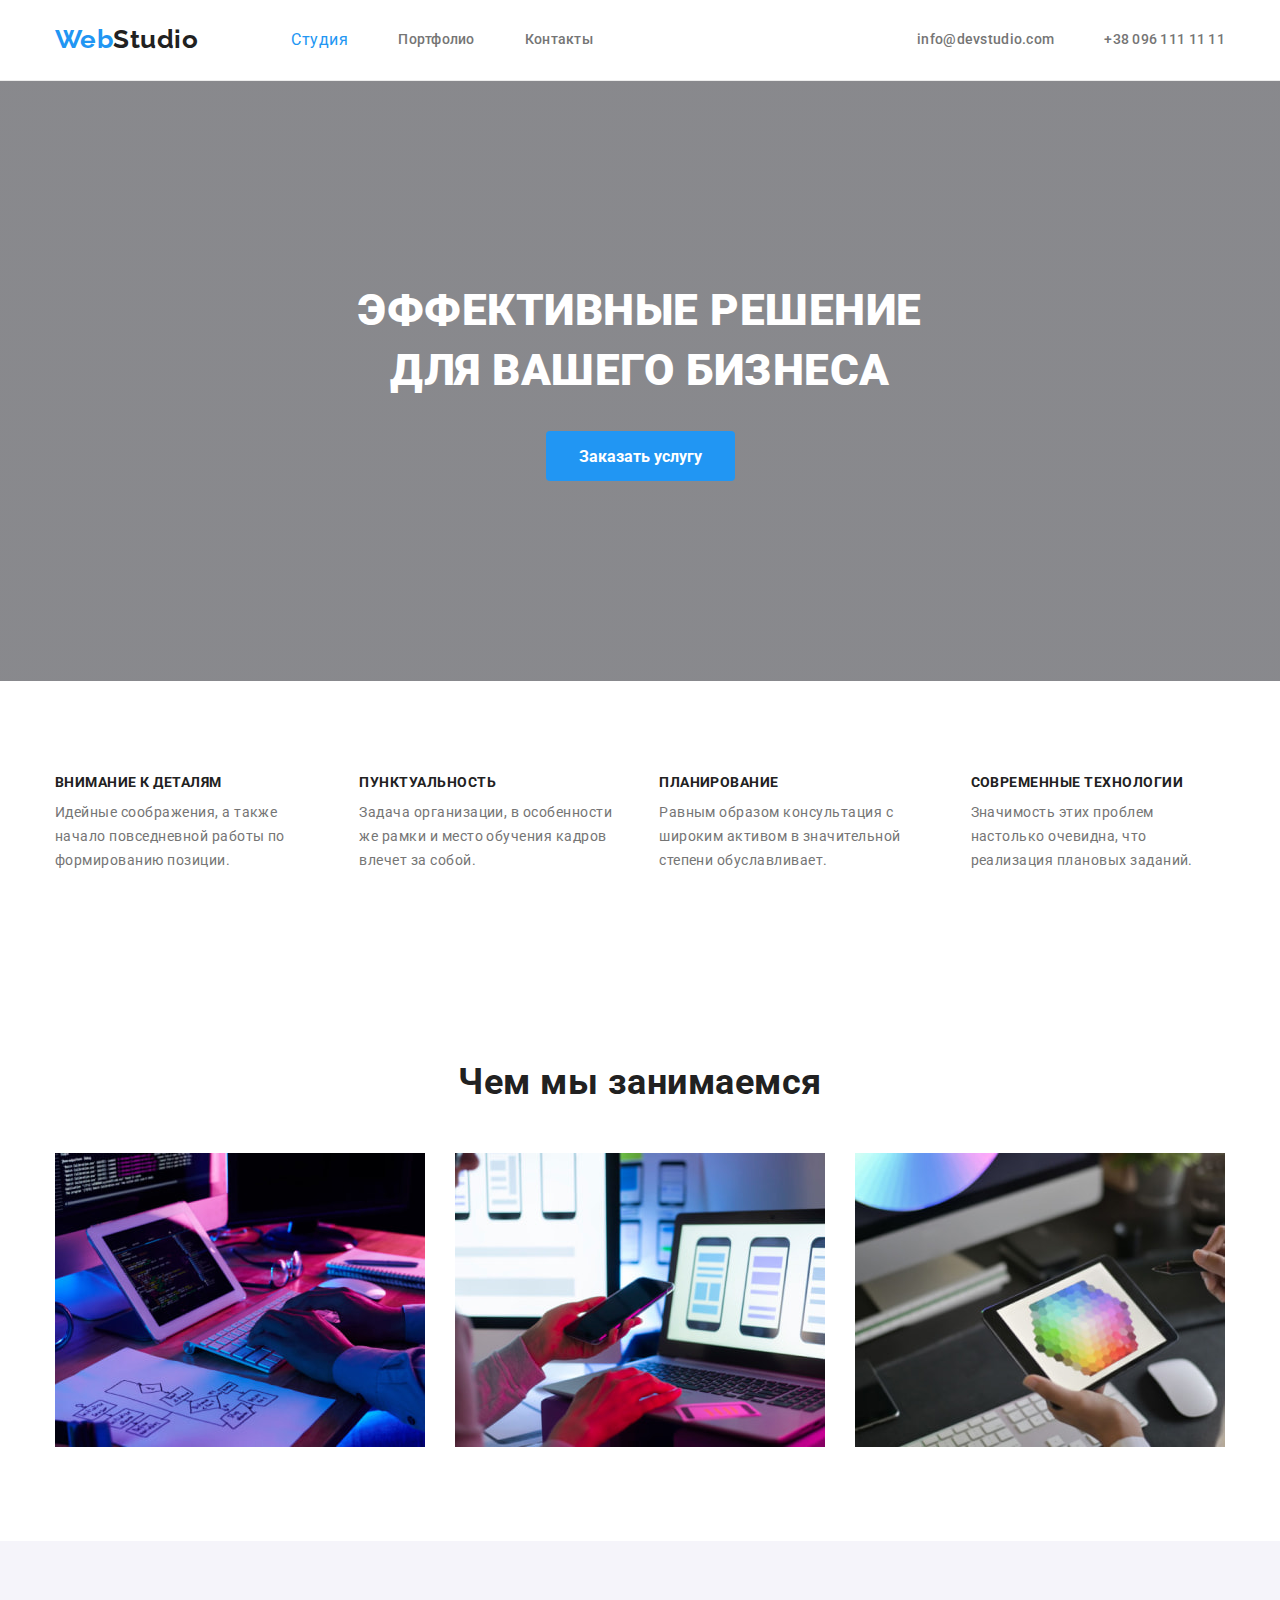
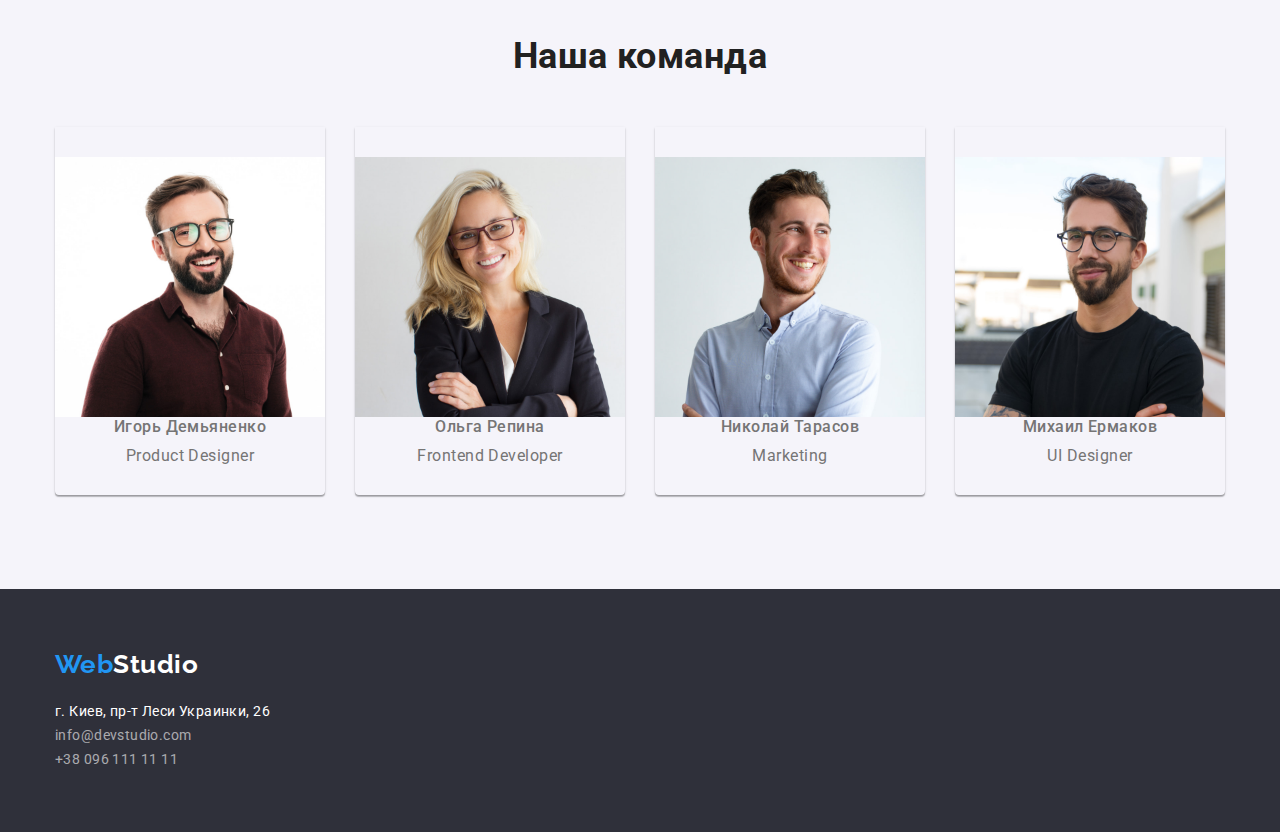
==== index.html @ bef168d3 "Initial commit" ====
<!DOCTYPE html>
<html lang="ru">
<head>
    <meta charset="UTF-8">
    <meta http-equiv="X-UA-Compatible" content="IE=edge">
    <meta name="viewport" content="width=device-width, initial-scale=1.0">
    <title>Homework-1</title>
    <link rel="preconnect" href="https://fonts.googleapis.com">
<link rel="preconnect" href="https://fonts.gstatic.com" crossorigin>
<link href="https://fonts.googleapis.com/css2?family=Raleway:wght@700&family=Roboto:wght@400;500;700;900&display=swap" rel="stylesheet">
<link rel="stylesheet" href="https://cdnjs.cloudflare.com/ajax/libs/modern-normalize/1.1.0/modern-normalize.min.css">   
<link rel="stylesheet" href="./css/styles.css">
</head>
<body>
    <!--Header of website-->
    <header class="header">
        <div class="container nav">
        <nav class="navigation">
            <a class="logo-link" lang="en" href="./index.html">Web<span class="logo-accent">Studio</span></a>
            <ul class="header-list">
                <li class="header-item"><a class="header-studio-link-accent" href="#">Студия</a> </li>
                <li class="header-item"><a class="header-portfolio-link" href="./portfolio.html">Портфолио</a> </li>
                <li class="header-item"><a class="header-contacts-link" href="#">Контакты</a> </li>
            </ul>
            </nav>
        <ul class="header-contacts-list">
            <li class="header-contacts-item"><a class="header-mail" href="mailto:info@devstudio.com">info@devstudio.com</a></li>
            
            <li class="header-contacts-item"><a class="header-tel" href="tel:380961111111">+38 096 111 11 11</a></li>
        </ul> 
        </div>
    </header>
    <!--Main content(Hero)-->
    <main class="hero">
    <section class="overlay">
        <div class="container">
        <h1 class="hero-title">ЭФФЕКТИВНЫЕ РЕШЕНИЕ <br>ДЛЯ ВАШЕГО БИЗНЕСА</h1>
        <button class="hero-button" type="button">Заказать услугу</button>
        </div>
    </section>
    <section class="section">
        <div class="container">
    <h2 class="visually-hidden">Особенности</h2>
    <ul class="features-list">
        <li class="features-item">
            <h3 class="features-title">Внимание к деталям</h3>
            <p class="features-text">Идейные соображения, а также начало повседневной работы по формированию позиции.</p>
            </li>
            <li class="features-item"><h3 class="features-title">Пунктуальность</h3>
            <p class="features-text">Задача организации, в особенности же рамки и место обучения кадров влечет за собой.</p>
            </li>
            <li class="features-item"><h3 class="features-title">Планирование</h3>
            <p class="features-text">Равным образом консультация с широким активом в значительной степени обуславливает.</p>
            </li>
            <li class="features-item"><h3 class="features-title">Современные технологии</h3>
            <p class="features-text">Значимость этих проблем настолько очевидна, что реализация плановых заданий.</p>
        </li>
    </div>
    </ul>
    </section>  
    <section class="section section-work">
        <div class="container">
        <h2 class="section-title">Чем мы занимаемся</h2>
        <ul class="works-list">
            <li class="works-item"><img class="works-img" src="./images/img/img-1-1.jpg" alt="набор текста" width="370" height="294"></li>
            <li class="works-item"><img class="works-img" src="./images/img/img-2-2.jpg" alt="разработка мобильного приложения" width="370" height="294"></li>
            <li class="works-item"><img class="works-img" src="./images/img/img-3-3.jpg" alt="изучаем цветовую гамму на планшете" width="370" height="294"></li>
        </ul>
        </div>
    </section>
    <section class="section section-team">
        <div class="container">
        <h2 class="section-title">Наша команда</h2>
        <ul class="team-list">
            <li class="team-item"><img class="" src="./images/img/our team/member-ihor.jpg" alt="дизайнер" width="270">
                <div class="initials"><h3 class="team-member">Игорь Демьяненко</h3><p class="team-job" lang="en">Product Designer</p></div></li>
            <li class="team-item"><img class="" src="./images/img/our team/member-olha.jpg" alt="разработчик" width="270"><div class="initials"><h3 class="team-member">Ольга Репина</h3><p class="team-job" lang="en">Frontend Developer</p></div></li>
            <li class="team-item"><img class="" src="./images/img/our team/member-nikolai.jpg" alt="маркетолог" width="270"><div class="initials"><h3 class="team-member">Николай Тарасов</h3><p class="team-job" lang="en">Marketing</p></div></li>
            <li class="team-item"><img class="" src="./images/img/our team/member-mikhail.jpg" alt="графический дизайнер" width="270"><div class="initials"><h3 class="team-member">Михаил Ермаков</h3><p class="team-job" lang="en">UI Designer</p></div></li>
        </ul>
        </div>
    </section>
    </main>
    <!--Footer of website-->
    <footer class="footer">
        <div class="container">
            <div class="footer-contacts">
            <a class="footer-logo-link" lang="en" href="./index.html">Web<span class="logo-color">Studio</span></a>
        <address class="footer-address">
                <ul class="footer-list">
                    <li class="footer-item"><a class="footer-address" href="https://www.google.com.ua/maps/place/%D0%B1%D1%83%D0%BB.+%D0%9B%D0%B5%D1%81%D0%B8+%D0%A3%D0%BA%D1%80%D0%B0%D0%B8%D0%BD%D0%BA%D0%B8,+26,+%D0%9A%D0%B8%D0%B5%D0%B2,+02000/@50.4265336,30.5391,18.04z/data=!4m5!3m4!1s0x40d4cf0e033ecbe9:0x57a4dffefec77da0!8m2!3d50.4265807!4d30.5383858?hl=ru"
                ></a>г. Киев, пр-т Леси Украинки, 26</li>
                    <li class="footer-item"><a class="footer-mail" href="mailto:info@devstudio.com">info@devstudio.com</a></li>
                    <li class="footer-item"><a class="footer-tel" href="tel:380961111111">+38 096 111 11 11</a></li>
                </ul>
            </div>
        </address>
        </div>
    </footer>
</body>
</html>
---- css/styles.css ----
html {
  box-sizing: border-box;
}
*,
*::before,
*::after {
  box-sizing: inherit;
}

:root {
  --main-text-color: #757575;
  --title-color: #212121;
  --hero-color: #ffffff;
  --accent-color: #2196f3;
  --border-color: #ececec;
  --footer-color: #2f303a;
}

/* Tag's selectors */

img {
  display: block;
  max-width: 100%;
  height: auto;
}
a {
  text-decoration-line: none;
}
ul {
  list-style: none;
  padding-left: 0;
}
h1,
h2,
h3,
p,
ul {
  margin-top: 0;
  margin-bottom: 0;
}

body {
  margin: 0;
  font-family: 'Roboto', sans-serif;
  font-style: normal;
  font-weight: 400;
  color: var(--title-color);
  letter-spacing: 0.03em;
}

/* Main container */

.container {
  width: 1200px;
  padding-left: 15px;
  padding-right: 15px;
  margin-left: auto;
  margin-right: auto;
}

/* Header page */
.header {
  border-bottom: 1px solid #ececec;
}
.navigation,
.logo-link,
.header-list,
.header-contacts-list {
  display: flex;
  align-items: center;
}
.nav {
  display: flex;
}
.header-list .header-item,
.header-contacts-list .header-contacts-item {
  margin-right: 50px;
}
.header-list .header-item:last-child {
  margin-right: 0;
}

.header-contacts-list .header-contacts-item:last-child {
  margin-right: 0;
}

.header-contacts-list {
  margin-left: auto;
}

.logo-link {
  margin-right: 93px;
  padding-top: 24px;
  padding-bottom: 25px;
}
.logo-link,
.footer-logo-link {
  font-family: 'Raleway';
  font-style: normal;
  font-weight: 700;
  font-size: 26px;
  line-height: 1.19;
  color: var(--accent-color);
}
.logo-accent,
.logo-color {
  color: var(--title-color);
}
.header-studio-link,
.header-portfolio-link,
.header-contacts-link,
.header-mail,
.header-tel {
  display: flex;
  padding-top: 32px;
  padding-bottom: 32px;
  font-weight: 500;
  font-size: 14px;
  line-height: 1.14;
  letter-spacing: 0.02em;
  color: var(--main-text-color);
}
/* .header-studio-link {
  margin-right: 50px;
}
.header-portfolio-link {
  margin-right: 50px;
  color: var(--title-color);
}
.header-contacts-link {
  margin-right: 331px;
  color: var(--title-color);
} */

/* .header-list .header-item,
.header-contacts-list .header-contacts-item:last-child {
  margin-right: 0;
} */
.header-list .header-item:last-child {
  margin-left: auto;
}
.header-studio-link:hover,
.header-studio-link:focus {
  color: var(--accent-color);
}
.header-studio-link-accent {
  color: var(--accent-color);
}
.header-portfolio-link:hover {
  color: var(--accent-color);
}
.header-portfolio-link:focus {
  color: var(--accent-color);
}
.header-contacts-link:hover {
  color: var(--accent-color);
}
.header-contacts-link:focus {
  color: var(--accent-color);
}
.header-mail:hover,
.header-mail:focus {
  color: var(--accent-color);
}
.header-tel:hover,
.header-tel:focus {
  color: var(--accent-color);
}
/* Hero section */
.overlay {
  text-align: center;
  padding-top: 200px;
  padding-bottom: 200px;
  background-color: #c4c4c4;
  min-height: 600px;
  max-width: 1600px;
  background-position: center;
  background-size: cover;
  background-repeat: no-repeat;
  margin-right: auto;
  margin-left: auto;
  background-image: linear-gradient(to right, rgba(47, 48, 58, 0.4), rgba(47, 48, 58, 0.4)),
    url(../images/img/overlay/imgoverlay.jpg);
}
.hero-section {
  text-align: center;
  padding-top: 200px;
  padding-bottom: 200px;
  letter-spacing: 0.06em;
  color: var(--hero-color);
  background-color: #2f303a;
}
.hero-title {
  margin-bottom: 30px;
  font-weight: 900;
  font-size: 44px;
  line-height: 1.36;
  text-transform: uppercase;
  color: var(--hero-color);
}
.hero-button {
  border-radius: 4px;
  height: 50px;
  padding: 10px 32px;
  border: 1px solid transparent;
  font-weight: 700;
  font-size: 16px;
  line-height: 1.88;
  cursor: pointer;
  background-color: var(--accent-color);
  color: var(--hero-color);
}

/* Features section */

.section-title-hidden {
  visibility: hidden;
}
.section {
  padding-top: 94px;
  padding-bottom: 94px;
}
.features-list {
  display: flex;
}
.features-title {
  margin-bottom: 10px;
  text-transform: uppercase;
  font-weight: 700;
  font-size: 14px;
  line-height: 1.14;
}
.features-text {
  text-align: left;
  vertical-align: top;
  color: var(--main-text-color);
  font-size: 14px;
  line-height: 1.71;
}
.features-item {
  margin-right: 30px;
  margin-left: auto;
  justify-content: space-between;
}
.features-item:last-child {
  margin-right: 0;
}
/* Section works */
.section-works {
  padding-top: 0;
}
.section-title {
  text-align: center;
  margin-bottom: 50px;
  font-weight: 700;
  font-size: 36px;
  line-height: 1.17;
}
.works-list {
  display: flex;
}
.works-item {
  margin-right: 30px;
}
.works-item:last-child {
  margin-right: 0;
}
/* Team Section */

.section-team {
  background-color: #f5f4fa;
  padding-bottom: 0;
}
.team-list {
  display: flex;
}
.team-member {
  margin-bottom: 10px;
  color: var(--title-color);
  font-weight: 500;
}
.team-member,
.team-job {
  text-align: center;
  font-size: 16px;
  line-height: 1.19;
  color: var(--main-text-color);
}
.team-item {
  margin-right: 30px;
  padding-top: 30px;
  padding-bottom: 30px;
  box-shadow: 0px 1px 3px rgba(0, 0, 0, 0.12), 0px 1px 1px rgba(0, 0, 0, 0.14),
    0px 2px 1px rgba(0, 0, 0, 0.2);
  border-radius: 0px 0px 4px 4px;
  margin-bottom: 94px;
}
.team-item:last-child {
  margin-right: 0;
}

/* Footer studio */

.footer {
  padding-top: 60px;
  padding-bottom: 60px;
  background-color: var(--footer-color);
}
.logo-color {
  color: var(--hero-color);
}
.footer-address {
  font-style: normal;
  margin-top: 20px;
  font-weight: 400;
  font-size: 14px;
  line-height: 1.71;
  letter-spacing: 0.03em;
  color: var(--hero-color);
}
.footer-mail {
  margin-top: 9px;
  font-size: 14px;
  line-height: 1.71;
  letter-spacing: 0.03em;
  color: rgba(255, 255, 255, 0.6);
}
.footer-tel {
  margin-top: 9px;
  font-size: 14px;
  line-height: 1.71;
  letter-spacing: 0.03em;
  color: rgba(255, 255, 255, 0.6);
}

/* PORTFOLIO */

.header-portfolio-link-accent {
  color: var(--accent-color);
}
.visually-hidden {
  position: absolute;
  width: 1px;
  height: 1px;
  margin: -1px;
  border: 0;
  padding: 0;
  clip: rect(0 0 0 0);
  overflow: hidden;
  white-space: nowrap;
  clip-path: inset(50%);
  visibility: hidden;
}
.portfolio-list-buttons {
  display: flex;
  justify-content: center;
}
.filter-item {
  margin-right: 8px;
}
.filter-item:last-child {
  margin-right: 0;
}
.filter-button {
  display: flex;
  justify-content: center;
  align-items: center;
  border-radius: 4px;
  padding: 6px 22px;
  background-color: #f5f4fa;
  border: rgba(0, 0, 0, 0.25);
  font-family: inherit;
  font-weight: 500;
  font-size: 16px;
  line-height: 1.63;
  cursor: pointer;
  letter-spacing: 0.03em;
  color: var(--title-color);
}
.accent-filter-button {
  display: flex;
  align-items: center;
  border-radius: 4px;
  padding: 6px 22px;
  color: var(--hero-color);
  border: rgba(0, 0, 0, 0.25);
  font-family: inherit;
  font-weight: 500;
  font-size: 16px;
  line-height: 1.63;
  cursor: pointer;
  letter-spacing: 0.03em;
  background-color: #2196f3;
}
.filter-button:hover,
.filter-button:focus {
  color: var(--hero color);
  background-color: var(--accent-color);
}
.portfolio-container {
  display: flex;
}

.portfolio {
  margin-top: 50px;
  display: flex;
  flex-wrap: wrap;
}
.portfolio-item {
  width: 370px;
  margin: 0 30px 30px auto;
  background-color: var(--hero-color);
}
.portfolio-item:nth-child(3n) {
  margin-right: 0;
}
.portfolio-item:nth-child(n + 7) {
  margin-bottom: 0;
  margin-left: 0;
}
.port-title {
  padding: 20px 24px;
  border-bottom-left-radius: 4px;
  border-bottom-right-radius: 4px;
  border-left: 1px solid #eeeeee;
  border-right: 1px solid #eeeeee;
  border-bottom: 1px solid #eeeeee;
}
.portfolio-title {
  font-weight: 700;
  font-size: 18px;
  line-height: 2;
  letter-spacing: 0.06em;
  color: var(--title-color);
}
.porfolio-title {
  margin-bottom: 4px;
}
.portfolio-text {
  font-size: 16px;
  line-height: 1.88;
  letter-spacing: 0.03em;
  color: var(--main-text-color);
}
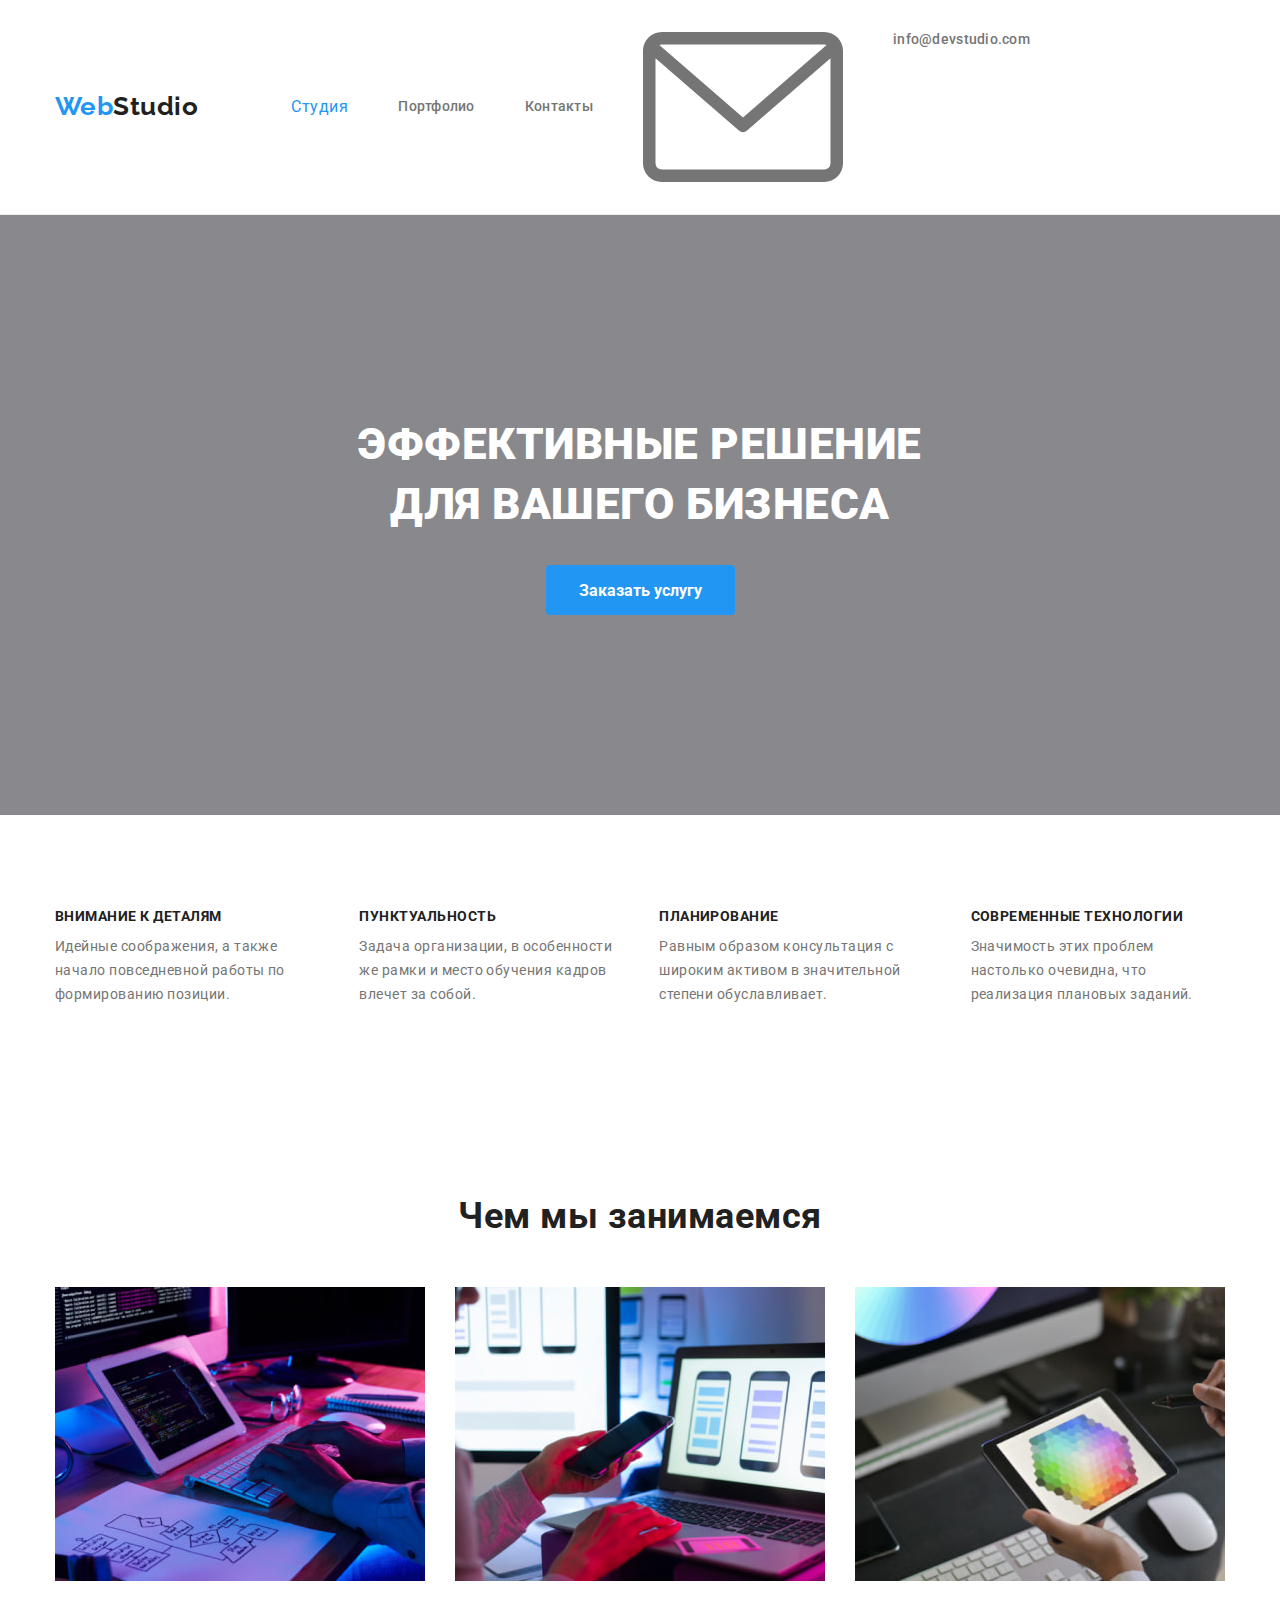
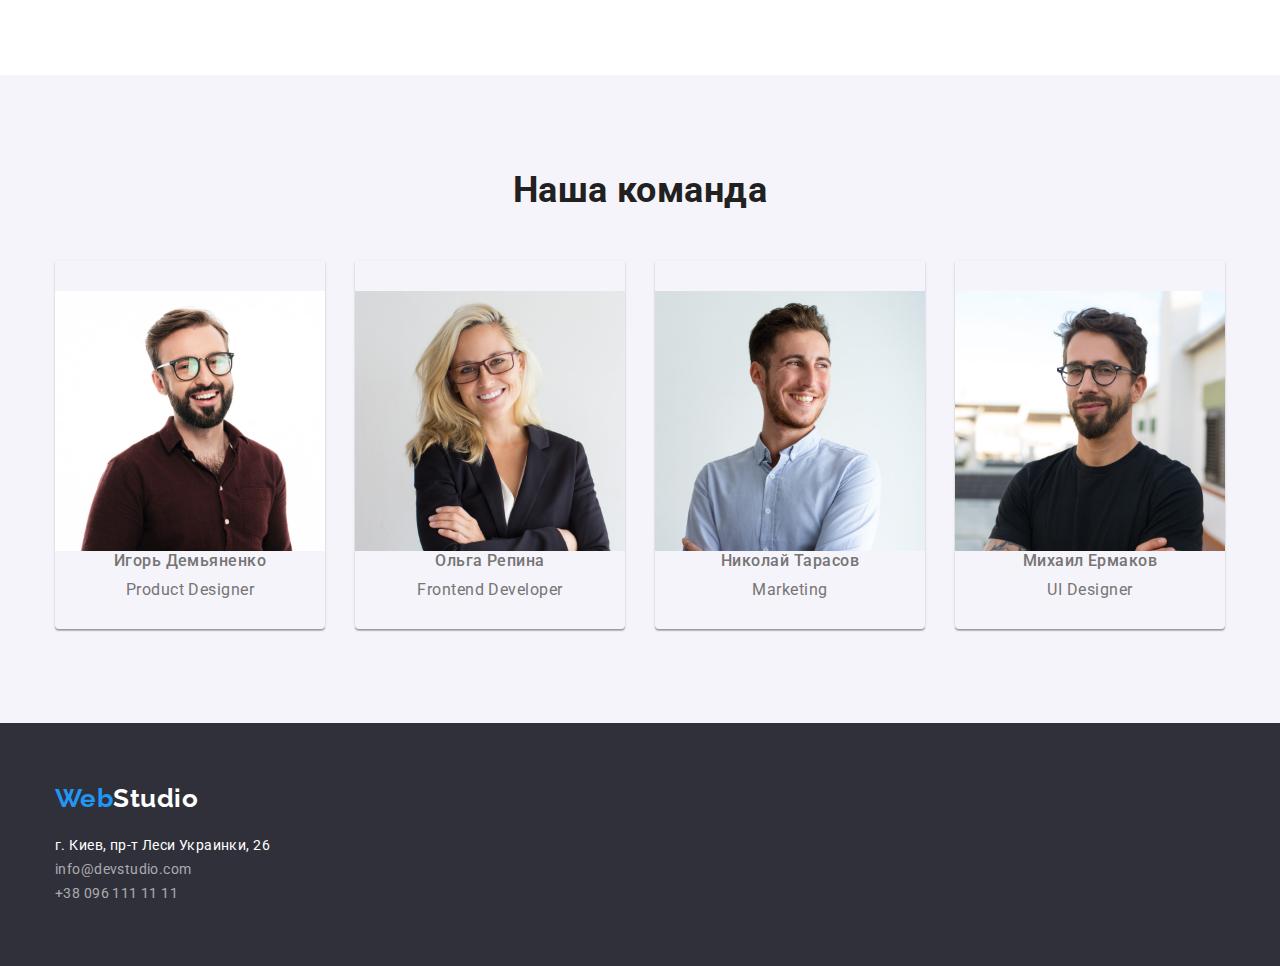
==== commit 5a03993a: "add icons" ====
--- a/index.html
+++ b/index.html
@@ -24,9 +24,15 @@
             </ul>
             </nav>
         <ul class="header-contacts-list">
-            <li class="header-contacts-item"><a class="header-mail" href="mailto:info@devstudio.com">info@devstudio.com</a></li>
+            <li class="header-contacts-item"><a class="header-mail" href="mailto:info@devstudio.com">
+                <svg class="contacts">
+                    <use href="./images/img/icons/envelope.svg"></use>
+                </svg>info@devstudio.com</a></li>
             
-            <li class="header-contacts-item"><a class="header-tel" href="tel:380961111111">+38 096 111 11 11</a></li>
+            <li class="header-contacts-item"><a class="header-tel" href="tel:380961111111">
+                <svg>
+                    <use href="./images/img/icons/phone.svg"></use>
+                </svg>+38 096 111 11 11</a></li>
         </ul> 
         </div>
     </header>
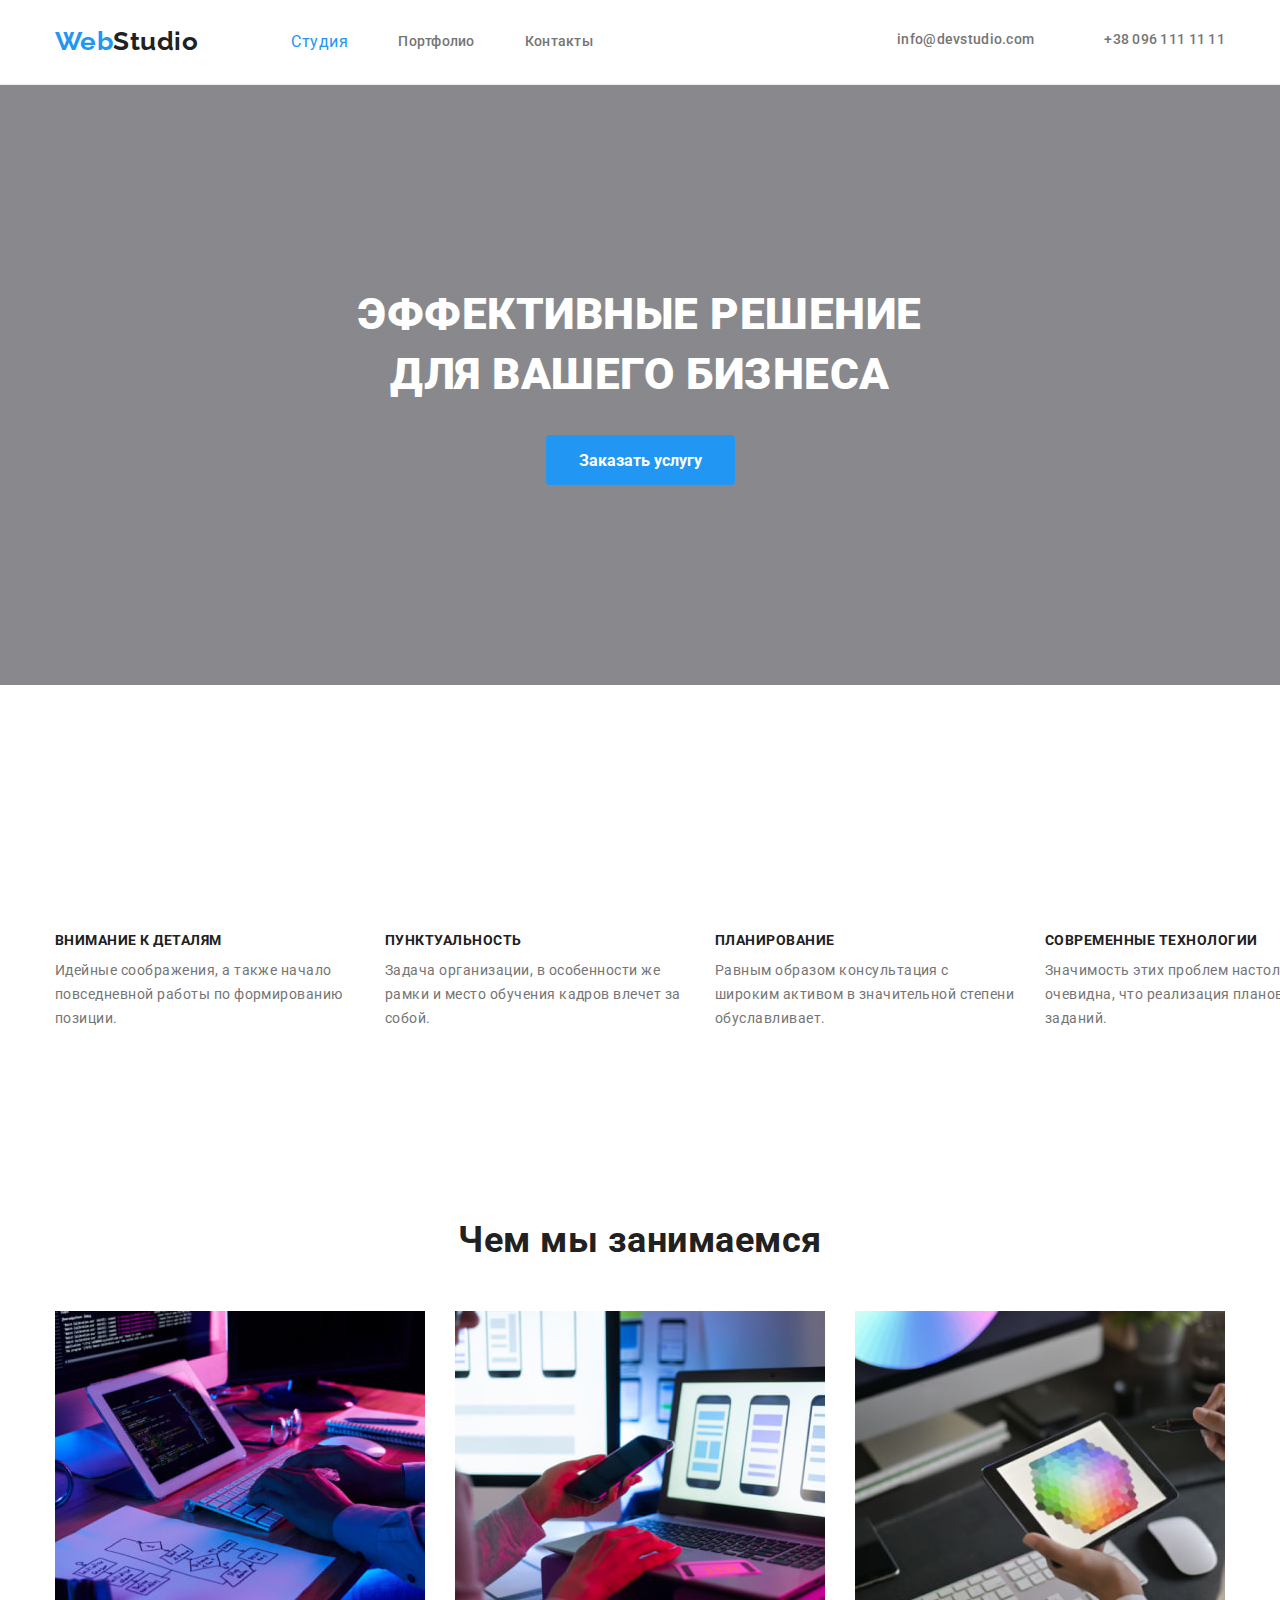
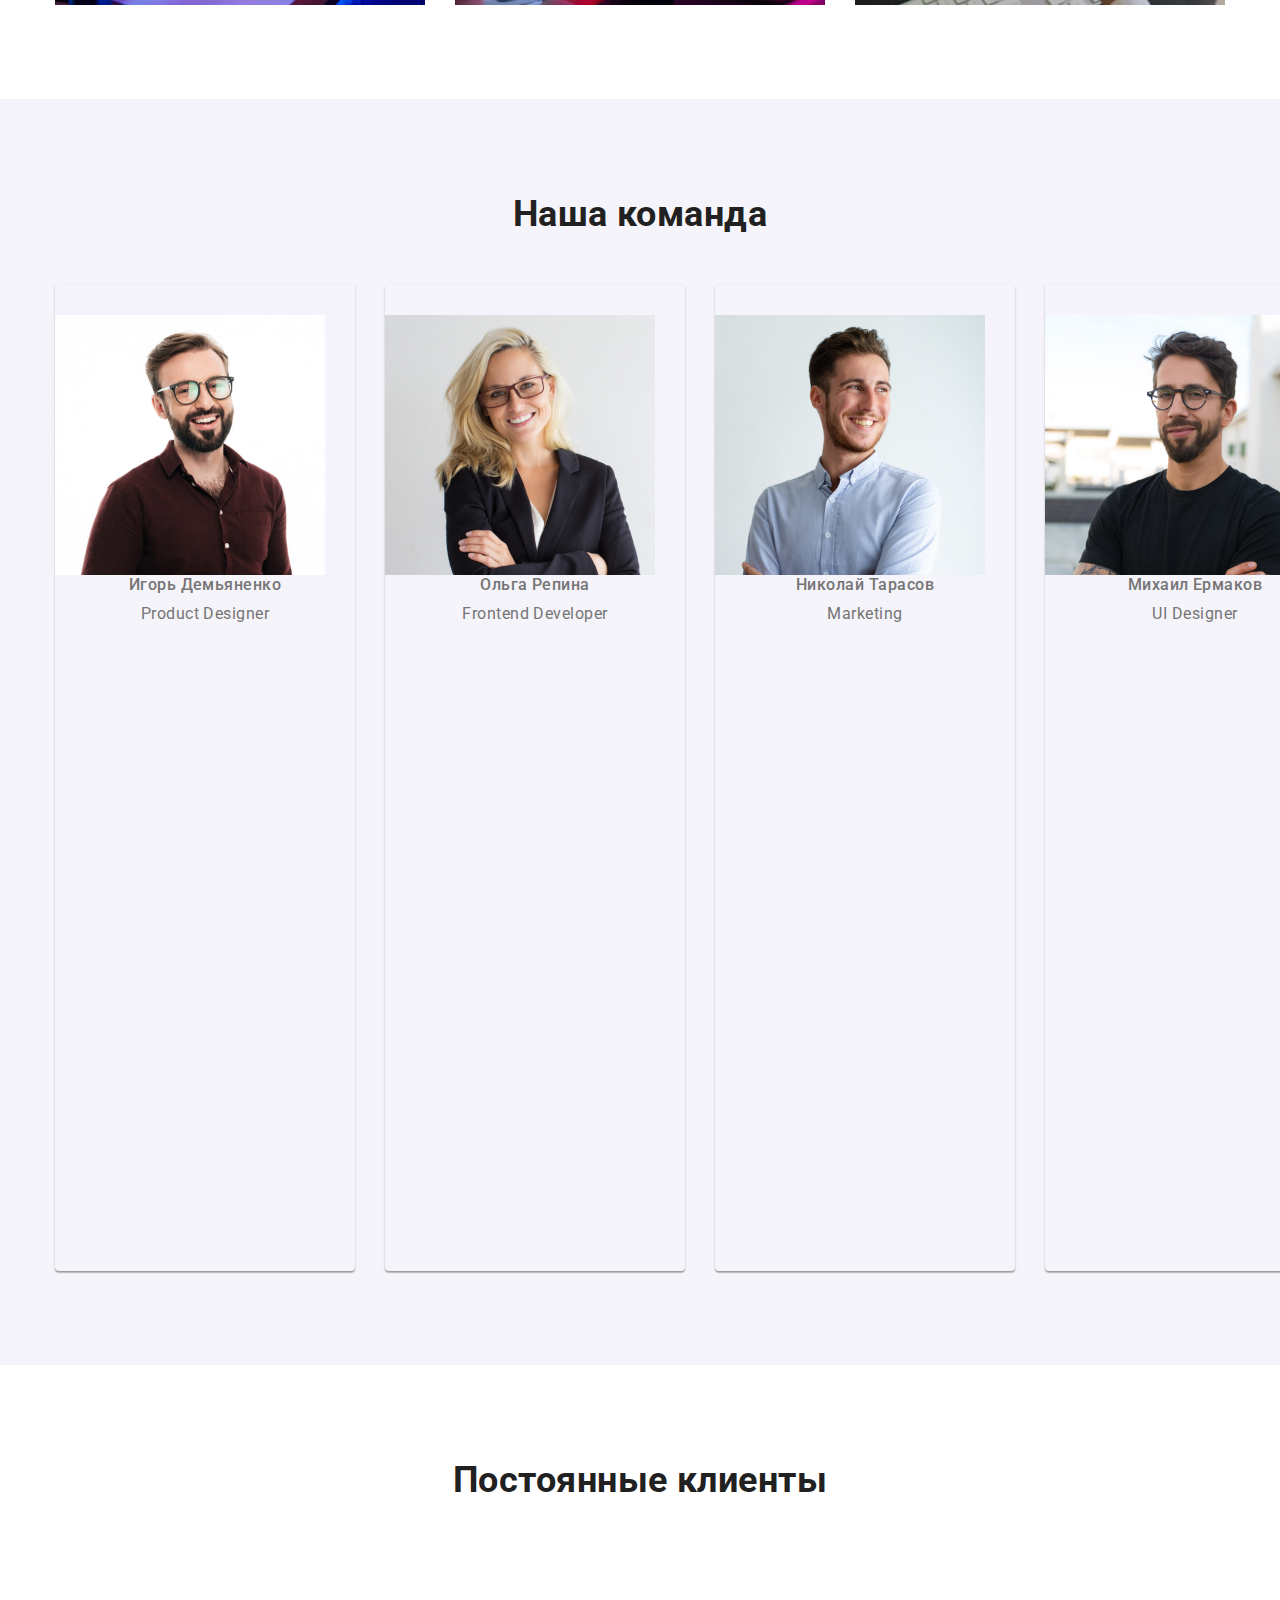
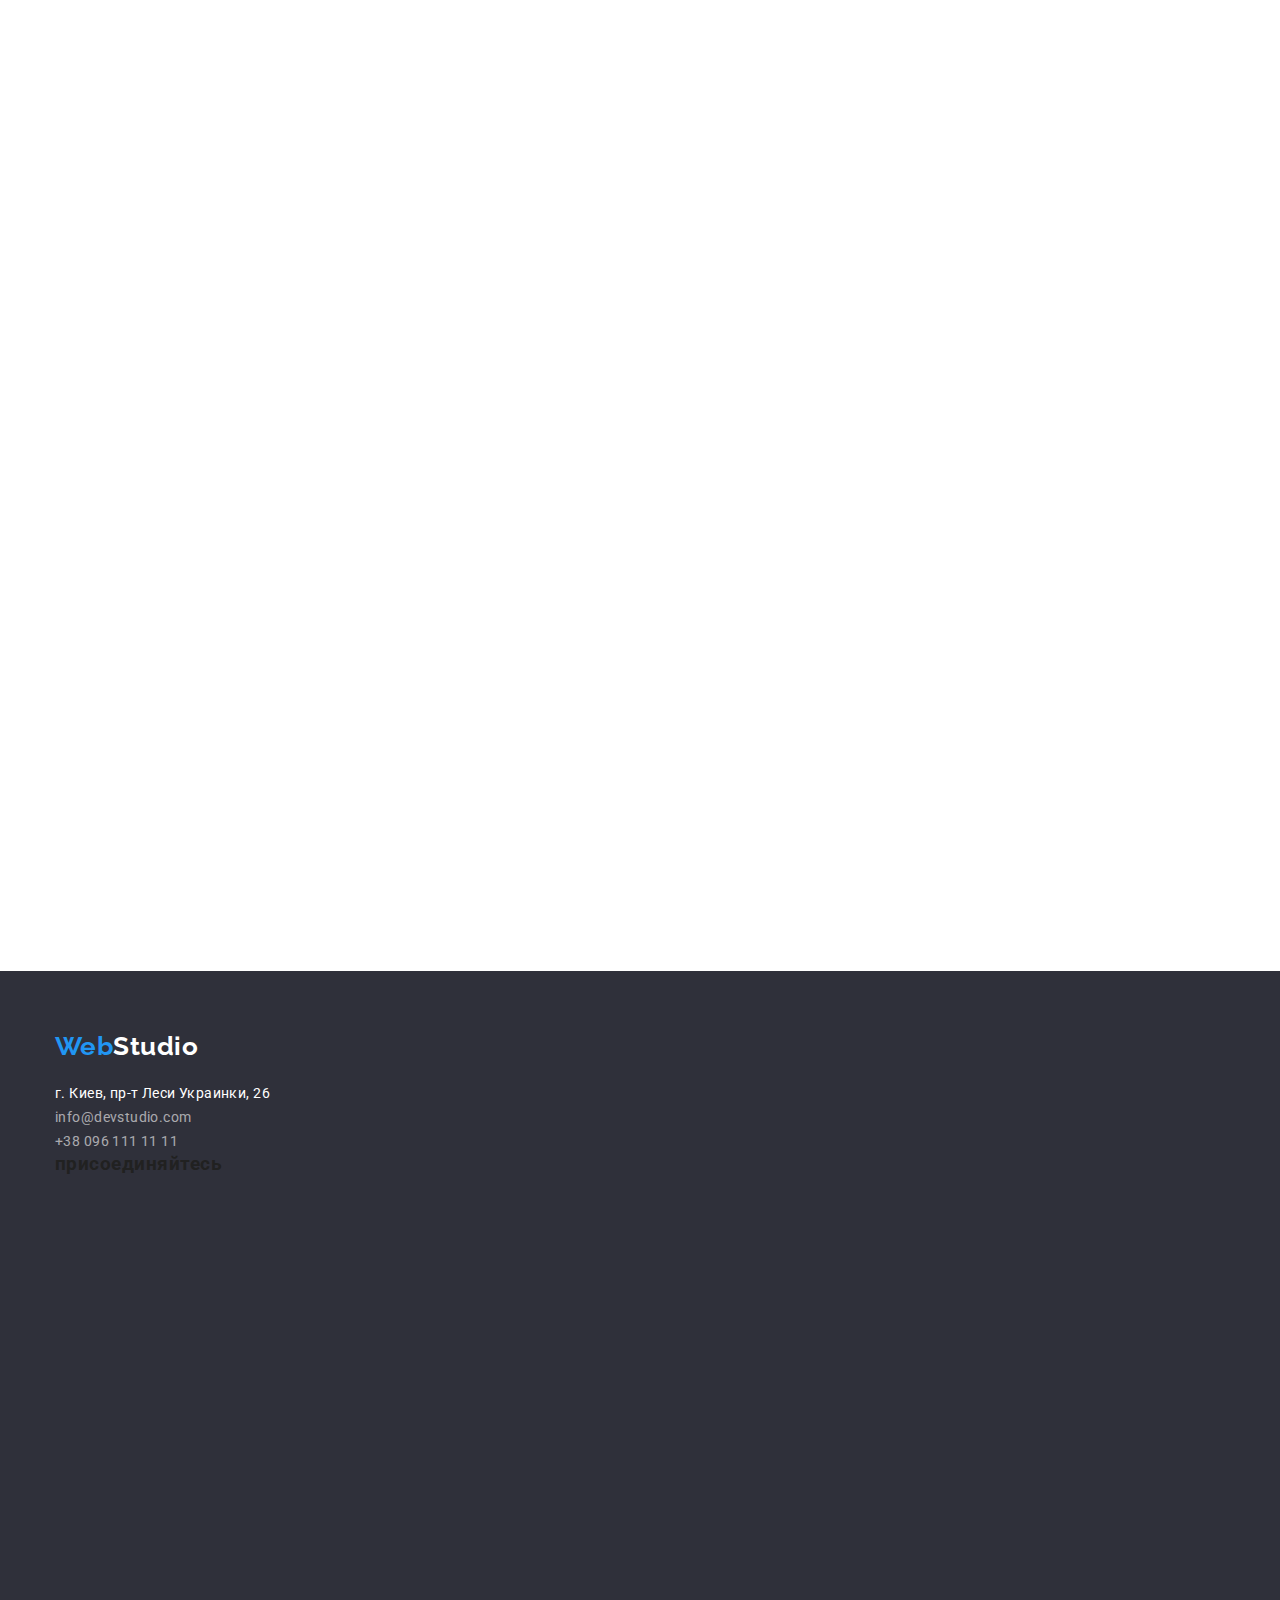
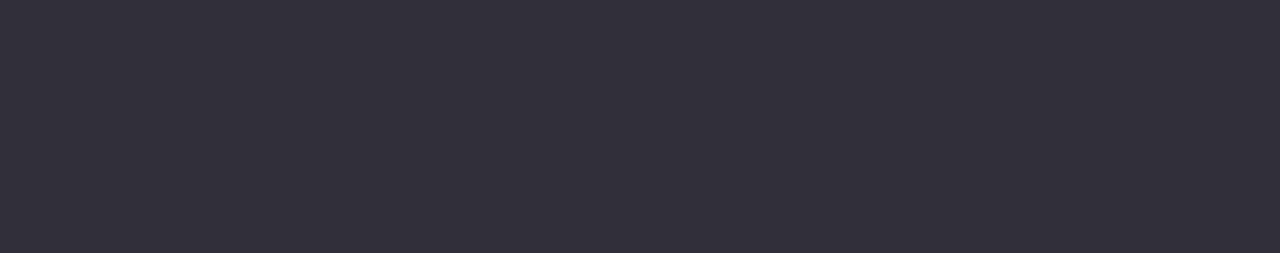
==== commit c6f247e9: "add section permanent clients" ====
--- a/index.html
+++ b/index.html
@@ -24,14 +24,18 @@
             </ul>
             </nav>
         <ul class="header-contacts-list">
-            <li class="header-contacts-item"><a class="header-mail" href="mailto:info@devstudio.com">
-                <svg class="contacts">
-                    <use href="./images/img/icons/envelope.svg"></use>
-                </svg>info@devstudio.com</a></li>
-            
+            <li class="header-contacts-item">
+                <a class="header-mail" href="mailto:info@devstudio.com">
+                    <svg class="contacts" width="20" height="20">
+                        <use href="./images/img/icons/sprite.svg#icon-envelope"></use>
+                    </svg>info@devstudio.com
+                </a>
+            </li>
+        
             <li class="header-contacts-item"><a class="header-tel" href="tel:380961111111">
-                <svg>
-                    <use href="./images/img/icons/phone.svg"></use>
+                <svg class="contacts tel"
+                width="20" height="20">
+                    <use href="./images/img/icons/sprite.svg#icon-phone"></use>
                 </svg>+38 096 111 11 11</a></li>
         </ul> 
         </div>
@@ -49,21 +53,45 @@
     <h2 class="visually-hidden">Особенности</h2>
     <ul class="features-list">
         <li class="features-item">
+            <div class="benefits">
+                <svg  class="benefits-icon">
+                    <use href="./images/img/icons/icons.svg#icon-antenna"></use>
+                </svg>
+            </div>
             <h3 class="features-title">Внимание к деталям</h3>
             <p class="features-text">Идейные соображения, а также начало повседневной работы по формированию позиции.</p>
             </li>
-            <li class="features-item"><h3 class="features-title">Пунктуальность</h3>
+            <li class="features-item">
+                <div class="benefits">
+                    <svg class="benefits-icon">
+                        <use href="./images/img/icons/icons.svg#icon-clock"></use>
+                    </svg>
+                </div>
+                <h3 class="features-title">Пунктуальность</h3>
             <p class="features-text">Задача организации, в особенности же рамки и место обучения кадров влечет за собой.</p>
             </li>
-            <li class="features-item"><h3 class="features-title">Планирование</h3>
+            <li class="features-item">
+                <div class="benefits">
+                    <svg class="benefits-icon">
+                    <use href="./images/img/icons/icons.svg#icon-diagram"></use>
+                    </svg>
+                </div>
+                <h3 class="features-title">Планирование</h3>
             <p class="features-text">Равным образом консультация с широким активом в значительной степени обуславливает.</p>
             </li>
-            <li class="features-item"><h3 class="features-title">Современные технологии</h3>
+            <li class="features-item">
+                <div class="benefits">
+                    <svg class="benefits-icon">
+                        <use href="./images/img/icons/icons.svg#icon-astronaut"></use>
+                    </svg>
+                </div>
+                <h3 class="features-title">Современные технологии</h3>
             <p class="features-text">Значимость этих проблем настолько очевидна, что реализация плановых заданий.</p>
-        </li>
-    </div>
+            </li>
+        </div>
     </ul>
     </section>  
+    <!-- Work section -->
     <section class="section section-work">
         <div class="container">
         <h2 class="section-title">Чем мы занимаемся</h2>
@@ -74,22 +102,187 @@
         </ul>
         </div>
     </section>
+    <!-- Team section -->
     <section class="section section-team">
         <div class="container">
         <h2 class="section-title">Наша команда</h2>
         <ul class="team-list">
             <li class="team-item"><img class="" src="./images/img/our team/member-ihor.jpg" alt="дизайнер" width="270">
-                <div class="initials"><h3 class="team-member">Игорь Демьяненко</h3><p class="team-job" lang="en">Product Designer</p></div></li>
-            <li class="team-item"><img class="" src="./images/img/our team/member-olha.jpg" alt="разработчик" width="270"><div class="initials"><h3 class="team-member">Ольга Репина</h3><p class="team-job" lang="en">Frontend Developer</p></div></li>
-            <li class="team-item"><img class="" src="./images/img/our team/member-nikolai.jpg" alt="маркетолог" width="270"><div class="initials"><h3 class="team-member">Николай Тарасов</h3><p class="team-job" lang="en">Marketing</p></div></li>
-            <li class="team-item"><img class="" src="./images/img/our team/member-mikhail.jpg" alt="графический дизайнер" width="270"><div class="initials"><h3 class="team-member">Михаил Ермаков</h3><p class="team-job" lang="en">UI Designer</p></div></li>
+                <div class="initials"><h3 class="team-member">Игорь Демьяненко</h3><p class="team-job" lang="en">Product Designer</p>
+                 <ul class="social-list">
+                            <li class="social-item">
+                                <a class="social-link" href="https://www.instagram.com/"  target="_blank" rel="noopener noreferrer" lang="en" aria-label="Instagram"><svg class="social-icon" >
+                                    <use href="./images/img/icons/sprite.svg#icon-instagram"></use>
+                                </svg></a>
+                            </li>
+                            <li class="social-item">
+                                <a class="social-link" href="https://twitter.com/"  target="_blank" rel="noopener noreferrer" lang="en" aria-label="Twitter">
+                                    <svg class="social-icon" >
+                                        <use href="./images/img/icons/sprite.svg#icon-twitter"></use>
+                                    </svg>
+                                </a>
+                            </li>
+                            <li class="social-item">
+                                <a class="social-link" href="https://www.facebook.com/"  target="_blank" rel="noopener noreferrer" lang="en" aria-label="Facebook">
+                                    <svg class="social-icon" >
+                                        <use href="./images/img/icons/sprite.svg#icon-facebook"></use>
+                                    </svg>
+                                </a>
+                            </li>
+                            <li class="social-item">
+                                <a class="social-link" href="https://www.linkedin.com/"  target="_blank" rel="noopener noreferrer" lang="en" aria-label="LinkedIn">
+                                    <svg class="social-icon">
+                                        <use href="./images/img/icons/sprite.svg#icon-linkedin"></use>
+                                    </svg></a>
+                            </li>
+                        </ul>
+                    </div>
+                </li>
+            <li class="team-item"><img class="" src="./images/img/our team/member-olha.jpg" alt="разработчик" width="270"><div class="initials"><h3 class="team-member">Ольга Репина</h3><p class="team-job" lang="en">Frontend Developer</p>
+            <ul class="social-list">
+                            <li class="social-item">
+                                <a class="social-link" href="https://www.instagram.com/"  target="_blank" rel="noopener noreferrer" lang="en" aria-label="Instagram"><svg class="social-icon" >
+                                    <use href="./images/img/icons/sprite.svg#icon-instagram"></use>
+                                </svg></a>
+                            </li>
+                            <li class="social-item">
+                                <a class="social-link" href="https://twitter.com/"  target="_blank" rel="noopener noreferrer" lang="en" aria-label="Twitter">
+                                    <svg class="social-icon" >
+                                        <use href="./images/img/icons/sprite.svg#icon-twitter"></use>
+                                    </svg>
+                                </a>
+                            </li>
+                            <li class="social-item">
+                                <a class="social-link" href="https://www.facebook.com/"  target="_blank" rel="noopener noreferrer" lang="en" aria-label="Facebook">
+                                    <svg class="social-icon" >
+                                        <use href="./images/img/icons/sprite.svg#icon-facebook"></use>
+                                    </svg>
+                                </a>
+                            </li>
+                            <li class="social-item">
+                                <a class="social-link" href="https://www.linkedin.com/"  target="_blank" rel="noopener noreferrer" lang="en" aria-label="LinkedIn">
+                                    <svg class="social-icon">
+                                        <use href="./images/img/icons/sprite.svg#icon-linkedin"></use>
+                                    </svg></a>
+                            </li>
+                        </ul></div></li>
+            <li class="team-item"><img class="" src="./images/img/our team/member-nikolai.jpg" alt="маркетолог" width="270"><div class="initials"><h3 class="team-member">Николай Тарасов</h3><p class="team-job" lang="en">Marketing</p>
+            <ul class="social-list">
+                            <li class="social-item">
+                                <a class="social-link" href="https://www.instagram.com/"  target="_blank" rel="noopener noreferrer" lang="en" aria-label="Instagram"><svg class="social-icon" >
+                                    <use href="./images/img/icons/sprite.svg#icon-instagram"></use>
+                                </svg></a>
+                            </li>
+                            <li class="social-item">
+                                <a class="social-link" href="https://twitter.com/"  target="_blank" rel="noopener noreferrer" lang="en" aria-label="Twitter">
+                                    <svg class="social-icon" >
+                                        <use href="./images/img/icons/sprite.svg#icon-twitter"></use>
+                                    </svg>
+                                </a>
+                            </li>
+                            <li class="social-item">
+                                <a class="social-link" href="https://www.facebook.com/"  target="_blank" rel="noopener noreferrer" lang="en" aria-label="Facebook">
+                                    <svg class="social-icon" >
+                                        <use href="./images/img/icons/sprite.svg#icon-facebook"></use>
+                                    </svg>
+                                </a>
+                            </li>
+                            <li class="social-item">
+                                <a class="social-link" href="https://www.linkedin.com/"  target="_blank" rel="noopener noreferrer" lang="en" aria-label="LinkedIn">
+                                    <svg class="social-icon">
+                                        <use href="./images/img/icons/sprite.svg#icon-linkedin"></use>
+                                    </svg></a>
+                            </li>
+                        </ul></div></li>
+            <li class="team-item"><img class="" src="./images/img/our team/member-mikhail.jpg" alt="графический дизайнер" width="270"><div class="initials"><h3 class="team-member">Михаил Ермаков</h3><p class="team-job" lang="en">UI Designer</p>
+            <ul class="social-list">
+                            <li class="social-item">
+                                <a class="social-link" href="https://www.instagram.com/"  target="_blank" rel="noopener noreferrer" lang="en" aria-label="Instagram"><svg class="social-icon" >
+                                    <use href="./images/img/icons/sprite.svg#icon-instagram"></use>
+                                </svg></a>
+                            </li>
+                            <li class="social-item">
+                                <a class="social-link" href="https://twitter.com/"  target="_blank" rel="noopener noreferrer" lang="en" aria-label="Twitter">
+                                    <svg class="social-icon" >
+                                        <use href="./images/img/icons/sprite.svg#icon-twitter"></use>
+                                    </svg>
+                                </a>
+                            </li>
+                            <li class="social-item">
+                                <a class="social-link" href="https://www.facebook.com/"  target="_blank" rel="noopener noreferrer" lang="en" aria-label="Facebook">
+                                    <svg class="social-icon" >
+                                        <use href="./images/img/icons/sprite.svg#icon-facebook"></use>
+                                    </svg>
+                                </a>
+                            </li>
+                            <li class="social-item">
+                                <a class="social-link" href="https://www.linkedin.com/"  target="_blank" rel="noopener noreferrer" lang="en" aria-label="LinkedIn">
+                                    <svg class="social-icon">
+                                        <use href="./images/img/icons/icons.svg#icon-linkedin"></use>
+                                    </svg></a>
+                            </li>
+                        </ul>
+                    </div>
+                </li>
+        </ul>
+        </div>
+    </section>
+    <!-- Permanent clients -->
+    <section class="section">
+        <div class="container">
+        <h2 class="section-title">
+            Постоянные клиенты
+        </h2>
+        <ul class="clients">
+            <li class="clients-item">
+                <a href="" class="clients-link">
+                    <svg class="clients-icon">
+                        <use href="./images/img/icons/icons.svg#icon-logo"></use>
+                    </svg>
+                </a>
+            </li>
+            <li class="clients-item">
+                <a href="" class="clients-link">
+                    <svg class="clients-icon">
+                        <use href="./images/img/icons/icons.svg#icon-logo1"></use>
+                    </svg>
+                </a>
+            </li>
+            <li class="clients-item">
+                <a href="" class="clients-link">
+                    <svg class="clients-icon">
+                        <use href="./images/img/icons/icons.svg#icon-logo2"></use>
+                    </svg>
+                </a>
+            </li>
+            <li class="clients-item">
+                <a href="" class="clients-link">
+                    <svg class="clients-icon">
+                        <use href="./images/img/icons/icons.svg#icon-logo3"></use>
+                    </svg>
+                </a>
+            </li>
+            <li class="clients-item">
+                <a href="" class="clients-link">
+                    <svg class="clients-icon">
+                        <use href="./images/img/icons/icons.svg#icon-logo4"></use>
+                    </svg>
+                </a>
+            </li>
+            <li class="clients-item">
+                <a href="" class="clients-link">
+                    <svg class="clients-icon">
+                        <use href="./images/img/icons/icons.svg#icon-logo5"></use>
+                    </svg>
+                </a>
+            </li>
         </ul>
         </div>
     </section>
     </main>
     <!--Footer of website-->
     <footer class="footer">
-        <div class="container">
+        <div class="container footer-container">
             <div class="footer-contacts">
             <a class="footer-logo-link" lang="en" href="./index.html">Web<span class="logo-color">Studio</span></a>
         <address class="footer-address">
@@ -101,6 +294,43 @@
                 </ul>
             </div>
         </address>
+        
+            <div class="foot-social">
+                <h3 class="footer-title">присоединяйтесь</h3>
+                  <ul class="social-list">
+                    <li class="social-item">
+                        <a class="social-link f" href="https://www.instagram.com/" target="_blank" rel="noopener noreferrer" lang="en"
+                        aria-label="Instagram">
+                        <svg class="social-icon f">
+                        <use href="./images/img/icons/icons.svg#icon-instagram"></use>
+                        </svg>
+                        </a>
+                    </li>
+                    <li class="social-item">
+                <a class="social-link f" href="https://twitter.com/" target="_blank" rel="noopener noreferrer" lang="en"
+                    aria-label="Twitter">
+                    <svg class="social-icon f">
+                        <use href="./images/img/icons/icons.svg#icon-twitter"></use>
+                    </svg>
+                </a>
+                    </li>
+                    <li class="social-item">
+                <a class="social-link f" href="https://www.facebook.com/" target="_blank" rel="noopener noreferrer" lang="en"
+                    aria-label="Facebook">
+                    <svg class="social-icon f">
+                        <use href="./images/img/icons/icons.svg#icon-facebook"></use>
+                    </svg></a>
+                    </li>
+                    <li class="social-item">
+                <a class="social-link f" href="https://www.linkedin.com/" target="_blank" rel="noopener noreferrer" lang="en"
+                    aria-label="LinkedIn" > 
+                    <svg class="social-icon f">
+                        <use href="./images/img/icons/icons.svg#icon-linkedin"></use>
+                    </svg>
+                </a>
+                    </li>
+                </ul>
+            </div>
         </div>
     </footer>
 </body>
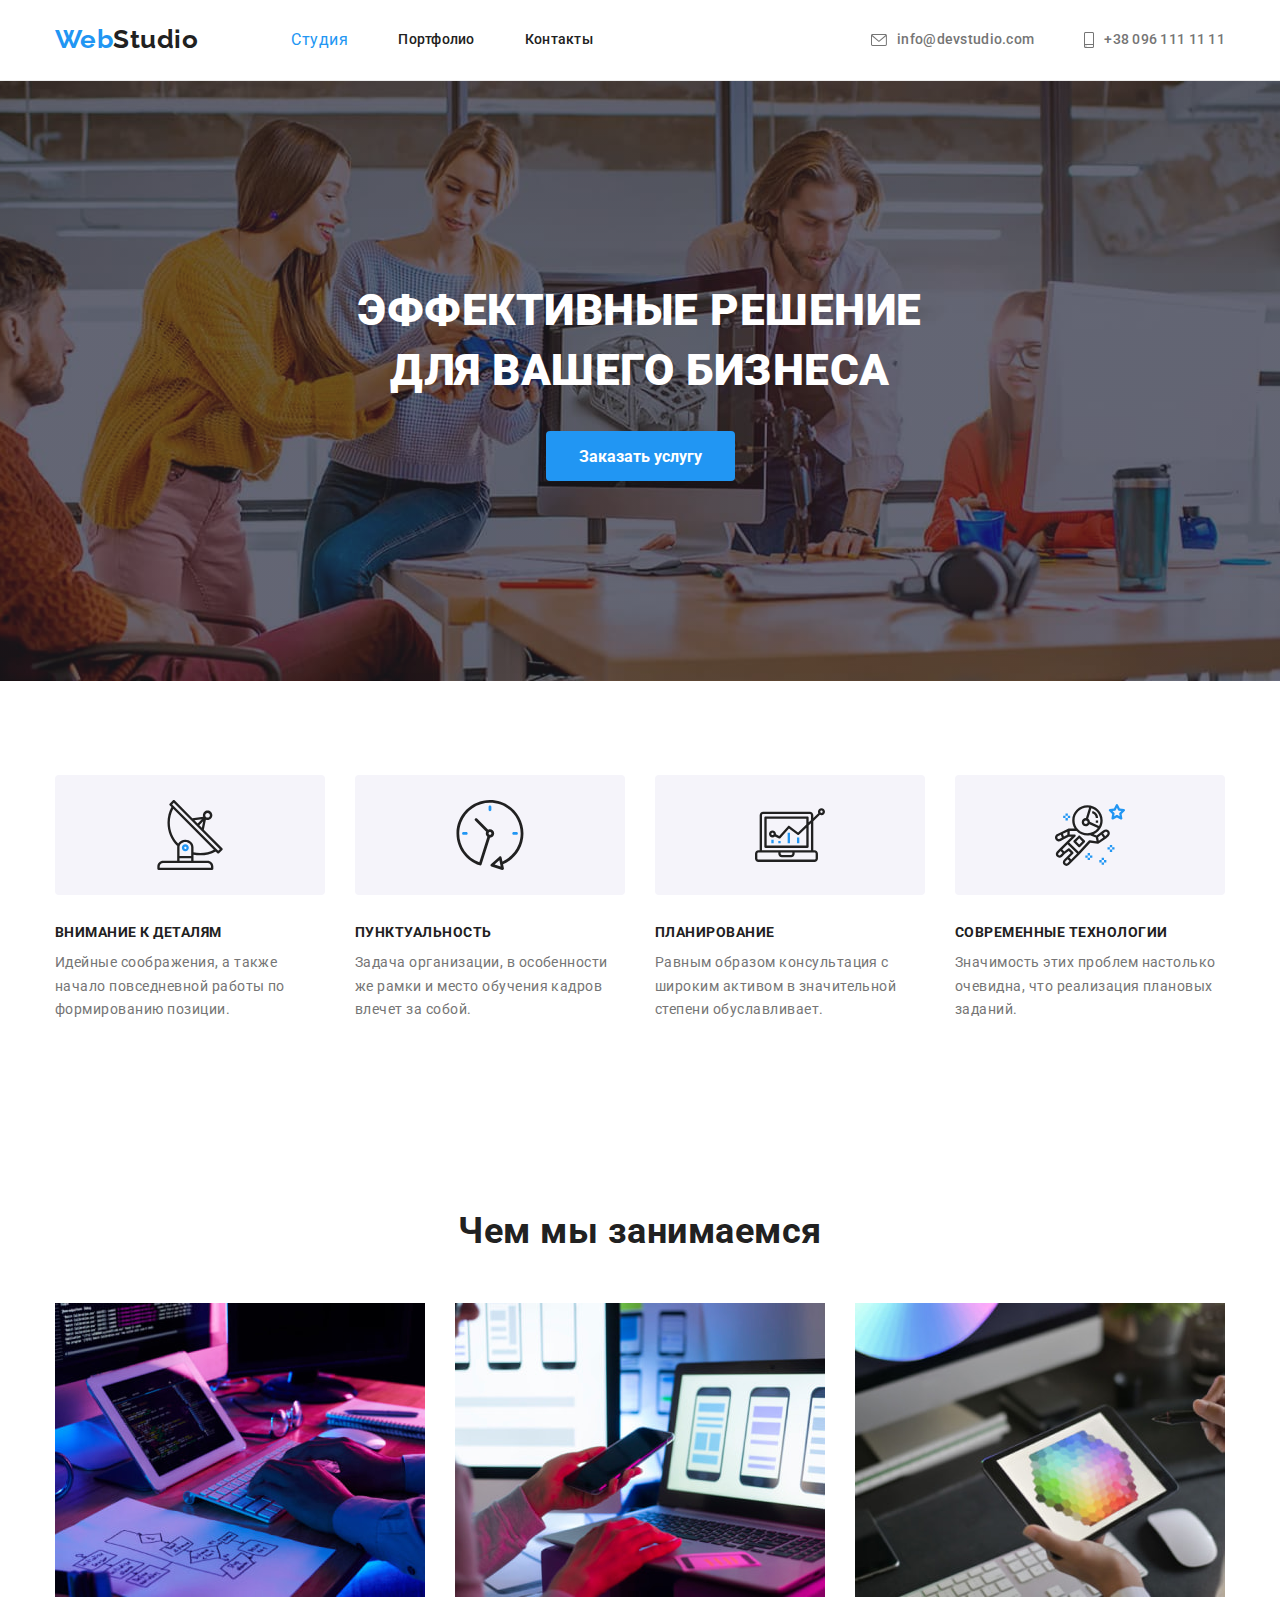
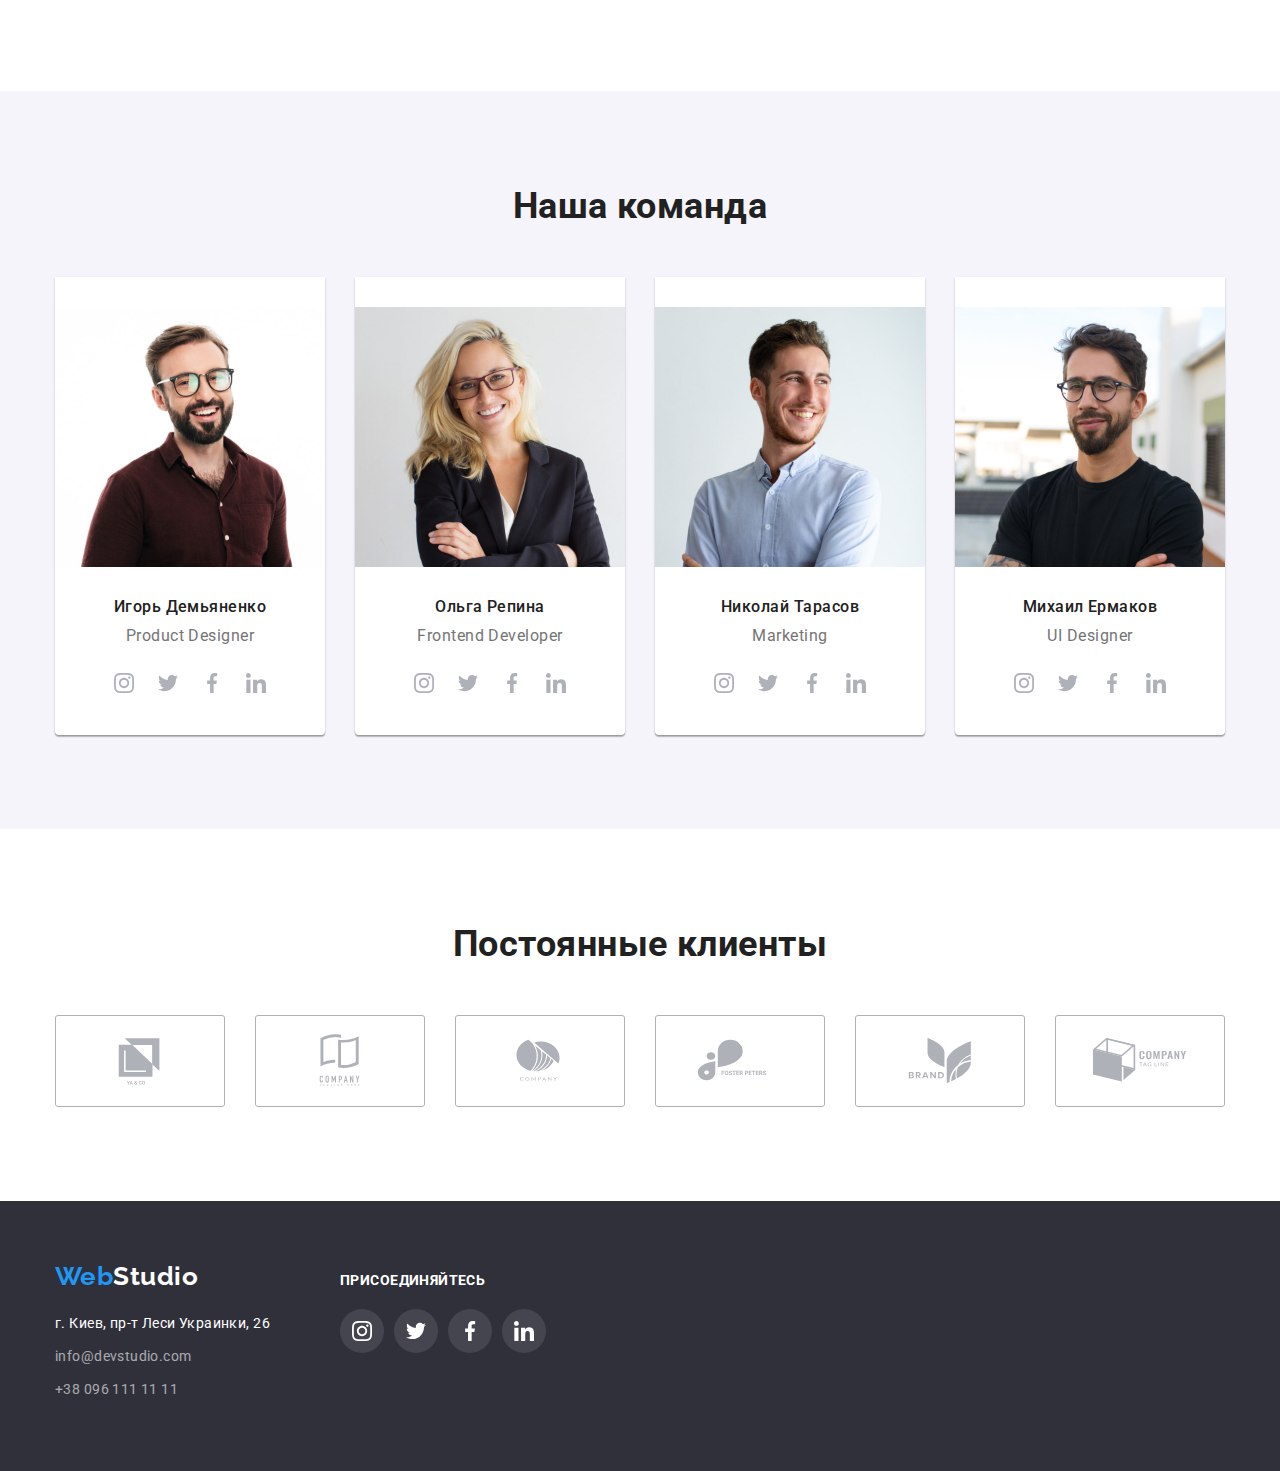
==== commit 3e19a9ca: "add shadows and fix icon's color" ====
--- a/index.html
+++ b/index.html
@@ -27,7 +27,7 @@
             <li class="header-contacts-item">
                 <a class="header-mail" href="mailto:info@devstudio.com">
                     <svg class="contacts" width="20" height="20">
-                        <use href="./images/img/icons/sprite.svg#icon-envelope"></use>
+                        <use href="./images/img/icons/icons.svg#icon-mail"></use>
                     </svg>info@devstudio.com
                 </a>
             </li>
@@ -35,7 +35,7 @@
             <li class="header-contacts-item"><a class="header-tel" href="tel:380961111111">
                 <svg class="contacts tel"
                 width="20" height="20">
-                    <use href="./images/img/icons/sprite.svg#icon-phone"></use>
+                    <use href="./images/img/icons/icons.svg#phone"></use>
                 </svg>+38 096 111 11 11</a></li>
         </ul> 
         </div>
@@ -298,7 +298,7 @@
             <div class="foot-social">
                 <h3 class="footer-title">присоединяйтесь</h3>
                   <ul class="social-list">
-                    <li class="social-item">
+                    <li class="social-item f">
                         <a class="social-link f" href="https://www.instagram.com/" target="_blank" rel="noopener noreferrer" lang="en"
                         aria-label="Instagram">
                         <svg class="social-icon f">
@@ -306,7 +306,7 @@
                         </svg>
                         </a>
                     </li>
-                    <li class="social-item">
+                    <li class="social-item f">
                 <a class="social-link f" href="https://twitter.com/" target="_blank" rel="noopener noreferrer" lang="en"
                     aria-label="Twitter">
                     <svg class="social-icon f">
@@ -314,14 +314,14 @@
                     </svg>
                 </a>
                     </li>
-                    <li class="social-item">
+                    <li class="social-item f">
                 <a class="social-link f" href="https://www.facebook.com/" target="_blank" rel="noopener noreferrer" lang="en"
                     aria-label="Facebook">
                     <svg class="social-icon f">
                         <use href="./images/img/icons/icons.svg#icon-facebook"></use>
                     </svg></a>
                     </li>
-                    <li class="social-item">
+                    <li class="social-item f">
                 <a class="social-link f" href="https://www.linkedin.com/" target="_blank" rel="noopener noreferrer" lang="en"
                     aria-label="LinkedIn" > 
                     <svg class="social-icon f">
--- a/css/styles.css
+++ b/css/styles.css
@@ -111,6 +111,7 @@
 .header-contacts-link,
 .header-mail,
 .header-tel {
+  align-items: center;
   display: flex;
   padding-top: 32px;
   padding-bottom: 32px;
@@ -120,22 +121,27 @@
   letter-spacing: 0.02em;
   color: var(--main-text-color);
 }
-/* .header-studio-link {
-  margin-right: 50px;
-}
+.header-contacts-link,
 .header-portfolio-link {
-  margin-right: 50px;
-  color: var(--title-color);
-}
-.header-contacts-link {
-  margin-right: 331px;
-  color: var(--title-color);
-} */
-
-/* .header-list .header-item,
-.header-contacts-list .header-contacts-item:last-child {
-  margin-right: 0;
-} */
+  color: var(--title-color);
+}
+
+.contacts {
+  width: 16px;
+  height: 12px;
+  margin-right: 10px;
+  fill: currentColor;
+}
+.contacts.tel {
+  width: 10px;
+  height: 16px;
+}
+.contacts:hover {
+  color: var(--accent-color);
+}
+.contacts:focus {
+  color: var(--accent-color);
+}
 .header-list .header-item:last-child {
   margin-left: auto;
 }
@@ -172,7 +178,6 @@
   padding-top: 200px;
   padding-bottom: 200px;
   background-color: #c4c4c4;
-  min-height: 600px;
   max-width: 1600px;
   background-position: center;
   background-size: cover;
@@ -180,7 +185,7 @@
   margin-right: auto;
   margin-left: auto;
   background-image: linear-gradient(to right, rgba(47, 48, 58, 0.4), rgba(47, 48, 58, 0.4)),
-    url(../images/img/overlay/imgoverlay.jpg);
+    url(../images/img/overlay/overlay.jpg);
 }
 .hero-section {
   text-align: center;
@@ -223,7 +228,29 @@
 .features-list {
   display: flex;
 }
+.features-item {
+  flex-basis: calc((100% - 90px) / 4);
+  margin-right: 30px;
+  margin-left: auto;
+}
+.features-item:last-child {
+  margin-right: 0;
+}
+.benefits {
+  display: flex;
+  justify-content: center;
+  align-items: center;
+  height: 120px;
+  background-color: rgba(245, 244, 250, 1);
+  border-radius: 4px;
+}
+.benefits-icon {
+  width: 70px;
+  height: 70px;
+  background-repeat: no-repeat;
+}
 .features-title {
+  margin-top: 30px;
   margin-bottom: 10px;
   text-transform: uppercase;
   font-weight: 700;
@@ -269,34 +296,109 @@
 
 .section-team {
   background-color: #f5f4fa;
-  padding-bottom: 0;
 }
 .team-list {
   display: flex;
 }
 .team-member {
+  font-size: 16px;
+  line-height: 1.19;
+  text-align: center;
   margin-bottom: 10px;
   color: var(--title-color);
   font-weight: 500;
 }
-.team-member,
 .team-job {
+  margin-bottom: 16px;
   text-align: center;
   font-size: 16px;
   line-height: 1.19;
   color: var(--main-text-color);
 }
 .team-item {
+  background-color: var(--hero-color);
   margin-right: 30px;
   padding-top: 30px;
-  padding-bottom: 30px;
   box-shadow: 0px 1px 3px rgba(0, 0, 0, 0.12), 0px 1px 1px rgba(0, 0, 0, 0.14),
     0px 2px 1px rgba(0, 0, 0, 0.2);
   border-radius: 0px 0px 4px 4px;
-  margin-bottom: 94px;
-}
+}
+
 .team-item:last-child {
   margin-right: 0;
+}
+.initials {
+  padding-top: 30px;
+  padding-bottom: 30px;
+}
+
+.social-list {
+  display: flex;
+  justify-content: center;
+  margin-right: 10px;
+}
+.social-list:last-child {
+  margin-right: 0;
+}
+.social-item {
+  width: 44px;
+  height: 44px;
+}
+.social-link {
+  width: 100%;
+  height: 100%;
+  display: flex;
+  justify-content: center;
+  align-items: center;
+  color: #afb1b8;
+}
+.social-icon {
+  width: 20px;
+  height: 20px;
+  background-position: center;
+  fill: currentColor;
+}
+.social-link:hover,
+.social-link:focus,
+.social-link.f:hover,
+.social-link.f:focus {
+  border-radius: 50%;
+  background-color: #2196f3;
+  color: #ffffff;
+}
+
+/* Permanent clients */
+.clients {
+  display: flex;
+}
+.clients-item {
+  width: 170px;
+  height: 92px;
+  margin-right: 30px;
+}
+.clients-item:last-child {
+  margin-right: 0;
+}
+.clients-link {
+  border: 1px solid #afb1b8;
+  border-radius: 3px;
+  background-color: var(--hero-color);
+  width: 100%;
+  height: 100%;
+  align-items: center;
+  justify-content: center;
+  color: #afb1b8;
+  display: flex;
+}
+.clients-icon {
+  width: 106px;
+  height: 60px;
+  fill: currentColor;
+}
+.clients-link:hover,
+.clients-link:focus {
+  color: var(--accent-color);
+  border: 1px solid var(--accent-color);
 }
 
 /* Footer studio */
@@ -309,6 +411,12 @@
 .logo-color {
   color: var(--hero-color);
 }
+.footer-item {
+  margin-bottom: 9px;
+}
+.foooter-item:last-child {
+  margin-bottom: 0;
+}
 .footer-address {
   font-style: normal;
   margin-top: 20px;
@@ -332,11 +440,43 @@
   letter-spacing: 0.03em;
   color: rgba(255, 255, 255, 0.6);
 }
-
+.footer-container {
+  display: flex;
+  justify-content: flex-start;
+  align-items: baseline;
+}
+.footer-title {
+  font-style: normal;
+  font-size: 14px;
+  line-height: 1.14;
+  letter-spacing: 0.03em;
+  text-transform: uppercase;
+  color: var(--hero-color);
+}
+.foot-social {
+  margin-left: 70px;
+}
+.footer-title {
+  margin-bottom: 20px;
+}
+.social-link.f {
+  color: var(--hero-color);
+  background-color: rgba(255, 255, 255, 0.1);
+  border-radius: 50%;
+}
+.social-item.f {
+  margin-right: 10px;
+}
+.social-item.f:last-child {
+  margin-right: 0;
+}
 /* PORTFOLIO */
 
 .header-portfolio-link-accent {
   color: var(--accent-color);
+}
+.header-studio-link {
+  color: var(--title-color);
 }
 .visually-hidden {
   position: absolute;
@@ -351,6 +491,7 @@
   clip-path: inset(50%);
   visibility: hidden;
 }
+/* Portfolio buttons */
 .portfolio-list-buttons {
   display: flex;
   justify-content: center;
@@ -377,25 +518,14 @@
   letter-spacing: 0.03em;
   color: var(--title-color);
 }
-.accent-filter-button {
-  display: flex;
-  align-items: center;
-  border-radius: 4px;
-  padding: 6px 22px;
-  color: var(--hero-color);
-  border: rgba(0, 0, 0, 0.25);
-  font-family: inherit;
-  font-weight: 500;
-  font-size: 16px;
-  line-height: 1.63;
-  cursor: pointer;
-  letter-spacing: 0.03em;
-  background-color: #2196f3;
-}
+
 .filter-button:hover,
 .filter-button:focus {
-  color: var(--hero color);
+  color: var(--hero-color);
   background-color: var(--accent-color);
+  box-shadow: 0px 3px 1px rgba(0, 0, 0, 0.1), 0px 1px 2px rgba(0, 0, 0, 0.08),
+    0px 2px 2px rgba(0, 0, 0, 0.12);
+  border-radius: 4px;
 }
 .portfolio-container {
   display: flex;
@@ -426,14 +556,13 @@
   border-right: 1px solid #eeeeee;
   border-bottom: 1px solid #eeeeee;
 }
-.portfolio-title {
+
+.porfolio-title {
   font-weight: 700;
   font-size: 18px;
   line-height: 2;
   letter-spacing: 0.06em;
   color: var(--title-color);
-}
-.porfolio-title {
   margin-bottom: 4px;
 }
 .portfolio-text {
@@ -442,3 +571,15 @@
   letter-spacing: 0.03em;
   color: var(--main-text-color);
 }
+.portfolio-link:hover,
+.portfolio-link:focus {
+  display: block;
+  box-shadow: 0px 1px 1px rgba(0, 0, 0, 0.12), 0px 4px 4px rgba(0, 0, 0, 0.06),
+    1px 4px 6px rgba(0, 0, 0, 0.16);
+}
+.social-item.f {
+  margin-right: 10px;
+}
+.social-item.f:last-child {
+  margin-right: 0;
+}
